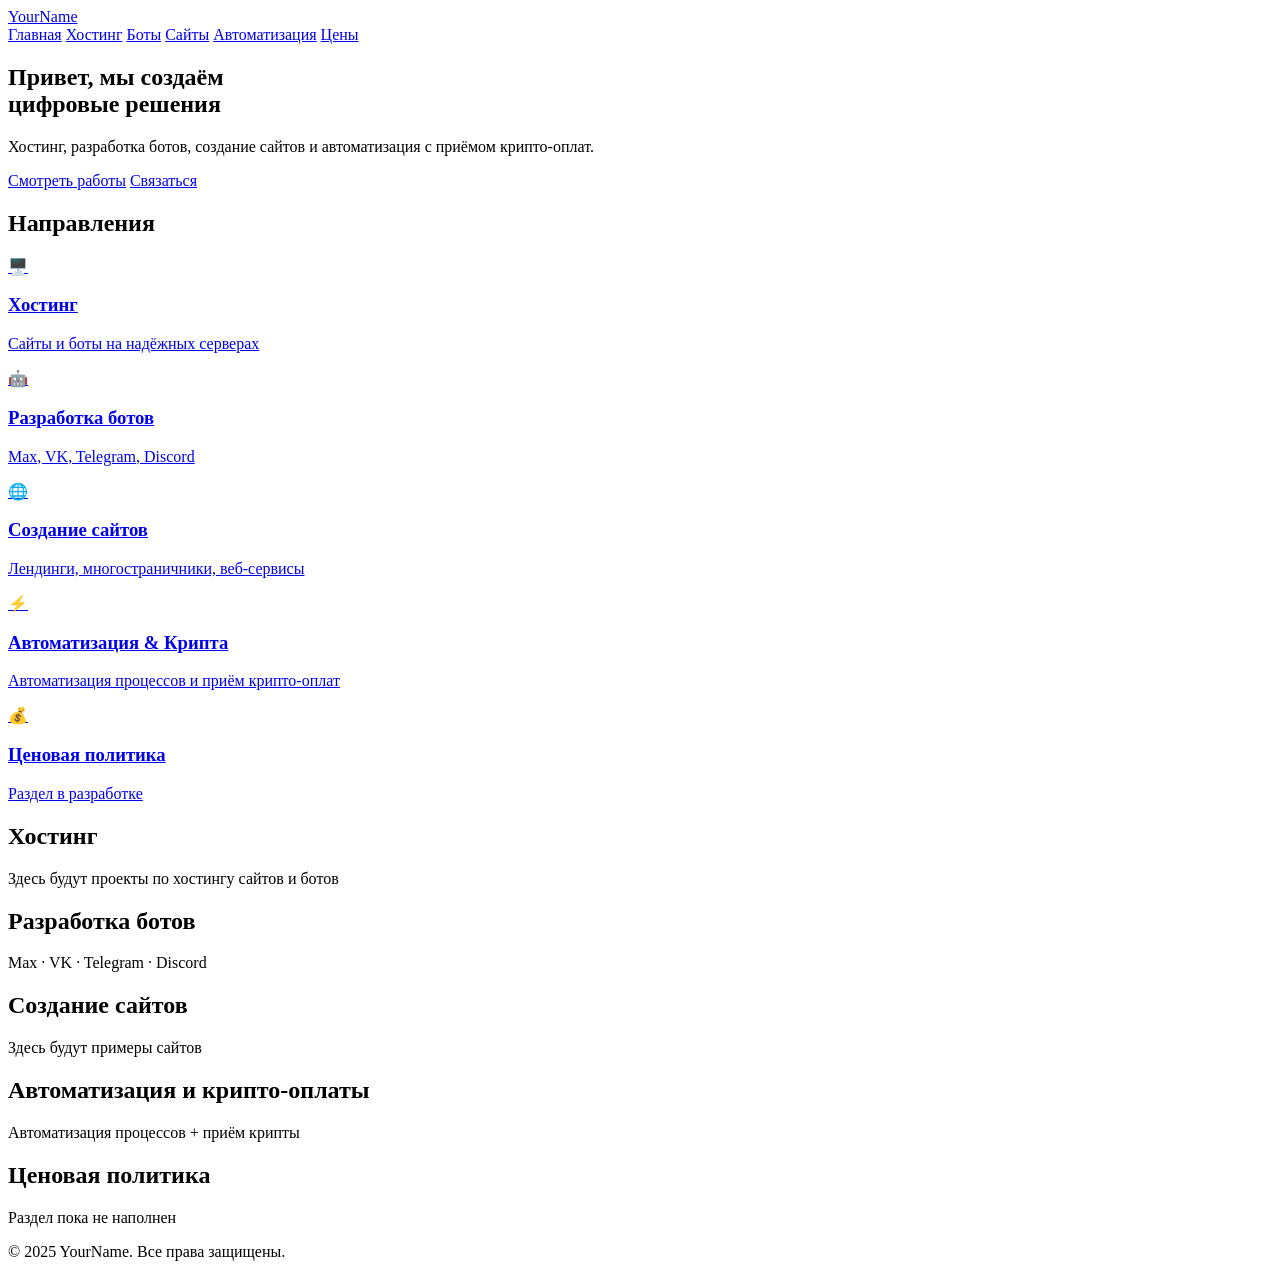
==== index.html @ 3dab5266 "Create index.html" ====
<!DOCTYPE html>
<html lang="ru">
<head>
  <meta charset="UTF-8">
  <meta name="viewport" content="width=device-width, initial-scale=1.0">
  <title>Portfolio</title>
  <link rel="stylesheet" href="css/style.css">
  <link rel="preconnect" href="https://fonts.googleapis.com">
  <link rel="preconnect" href="https://fonts.gstatic.com" crossorigin>
  <link href="https://fonts.googleapis.com/css2?family=Inter:wght@400;500;600;700&display=swap" rel="stylesheet">
</head>
<body>
  <!-- Навигация -->
  <header class="header">
    <div class="container header__inner">
      <a href="index.html" class="logo">YourName</a>
      <nav class="nav">
        <a href="index.html" class="nav__link active">Главная</a>
        <a href="#hosting" class="nav__link">Хостинг</a>
        <a href="#bots" class="nav__link">Боты</a>
        <a href="#sites" class="nav__link">Сайты</a>
        <a href="#automation" class="nav__link">Автоматизация</a>
        <a href="#pricing" class="nav__link">Цены</a>
      </nav>
    </div>
  </header>

  <!-- Hero -->
  <section class="hero">
    <div class="container hero__inner">
      <div class="hero__content">
        <h1 class="hero__title">Привет, мы создаём<br>цифровые решения</h1>
        <p class="hero__subtitle">
          Хостинг, разработка ботов, создание сайтов и автоматизация с приёмом крипто-оплат.
        </p>
        <div class="hero__buttons">
          <a href="#directions" class="btn btn--primary">Смотреть работы</a>
          <a href="#contacts" class="btn btn--outline">Связаться</a>
        </div>
      </div>
      <div class="hero__visual">
        <div class="hero__glow"></div>
      </div>
    </div>
  </section>

  <!-- Направления -->
  <section class="directions" id="directions">
    <div class="container">
      <h2 class="section-title">Направления</h2>
      <div class="directions__grid">

        <a href="#hosting" class="card">
          <div class="card__icon">🖥️</div>
          <h3 class="card__title">Хостинг</h3>
          <p class="card__text">Сайты и боты на надёжных серверах</p>
        </a>

        <a href="#bots" class="card">
          <div class="card__icon">🤖</div>
          <h3 class="card__title">Разработка ботов</h3>
          <p class="card__text">Max, VK, Telegram, Discord</p>
        </a>

        <a href="#sites" class="card">
          <div class="card__icon">🌐</div>
          <h3 class="card__title">Создание сайтов</h3>
          <p class="card__text">Лендинги, многостраничники, веб-сервисы</p>
        </a>

        <a href="#automation" class="card">
          <div class="card__icon">⚡</div>
          <h3 class="card__title">Автоматизация & Крипта</h3>
          <p class="card__text">Автоматизация процессов и приём крипто-оплат</p>
        </a>

        <a href="#pricing" class="card card--soon">
          <div class="card__icon">💰</div>
          <h3 class="card__title">Ценовая политика</h3>
          <p class="card__text">Раздел в разработке</p>
        </a>

      </div>
    </div>
  </section>

  <!-- Заглушки разделов (пока) -->
  <section class="section" id="hosting">
    <div class="container">
      <h2 class="section-title">Хостинг</h2>
      <p class="section-placeholder">Здесь будут проекты по хостингу сайтов и ботов</p>
    </div>
  </section>

  <section class="section" id="bots">
    <div class="container">
      <h2 class="section-title">Разработка ботов</h2>
      <p class="section-placeholder">Max · VK · Telegram · Discord</p>
    </div>
  </section>

  <section class="section" id="sites">
    <div class="container">
      <h2 class="section-title">Создание сайтов</h2>
      <p class="section-placeholder">Здесь будут примеры сайтов</p>
    </div>
  </section>

  <section class="section" id="automation">
    <div class="container">
      <h2 class="section-title">Автоматизация и крипто-оплаты</h2>
      <p class="section-placeholder">Автоматизация процессов + приём крипты</p>
    </div>
  </section>

  <section class="section" id="pricing">
    <div class="container">
      <h2 class="section-title">Ценовая политика</h2>
      <p class="section-placeholder">Раздел пока не наполнен</p>
    </div>
  </section>

  <!-- Футер -->
  <footer class="footer" id="contacts">
    <div class="container">
      <p>© 2025 YourName. Все права защищены.</p>
    </div>
  </footer>

  <script src="js/main.js"></script>
</body>
</html>
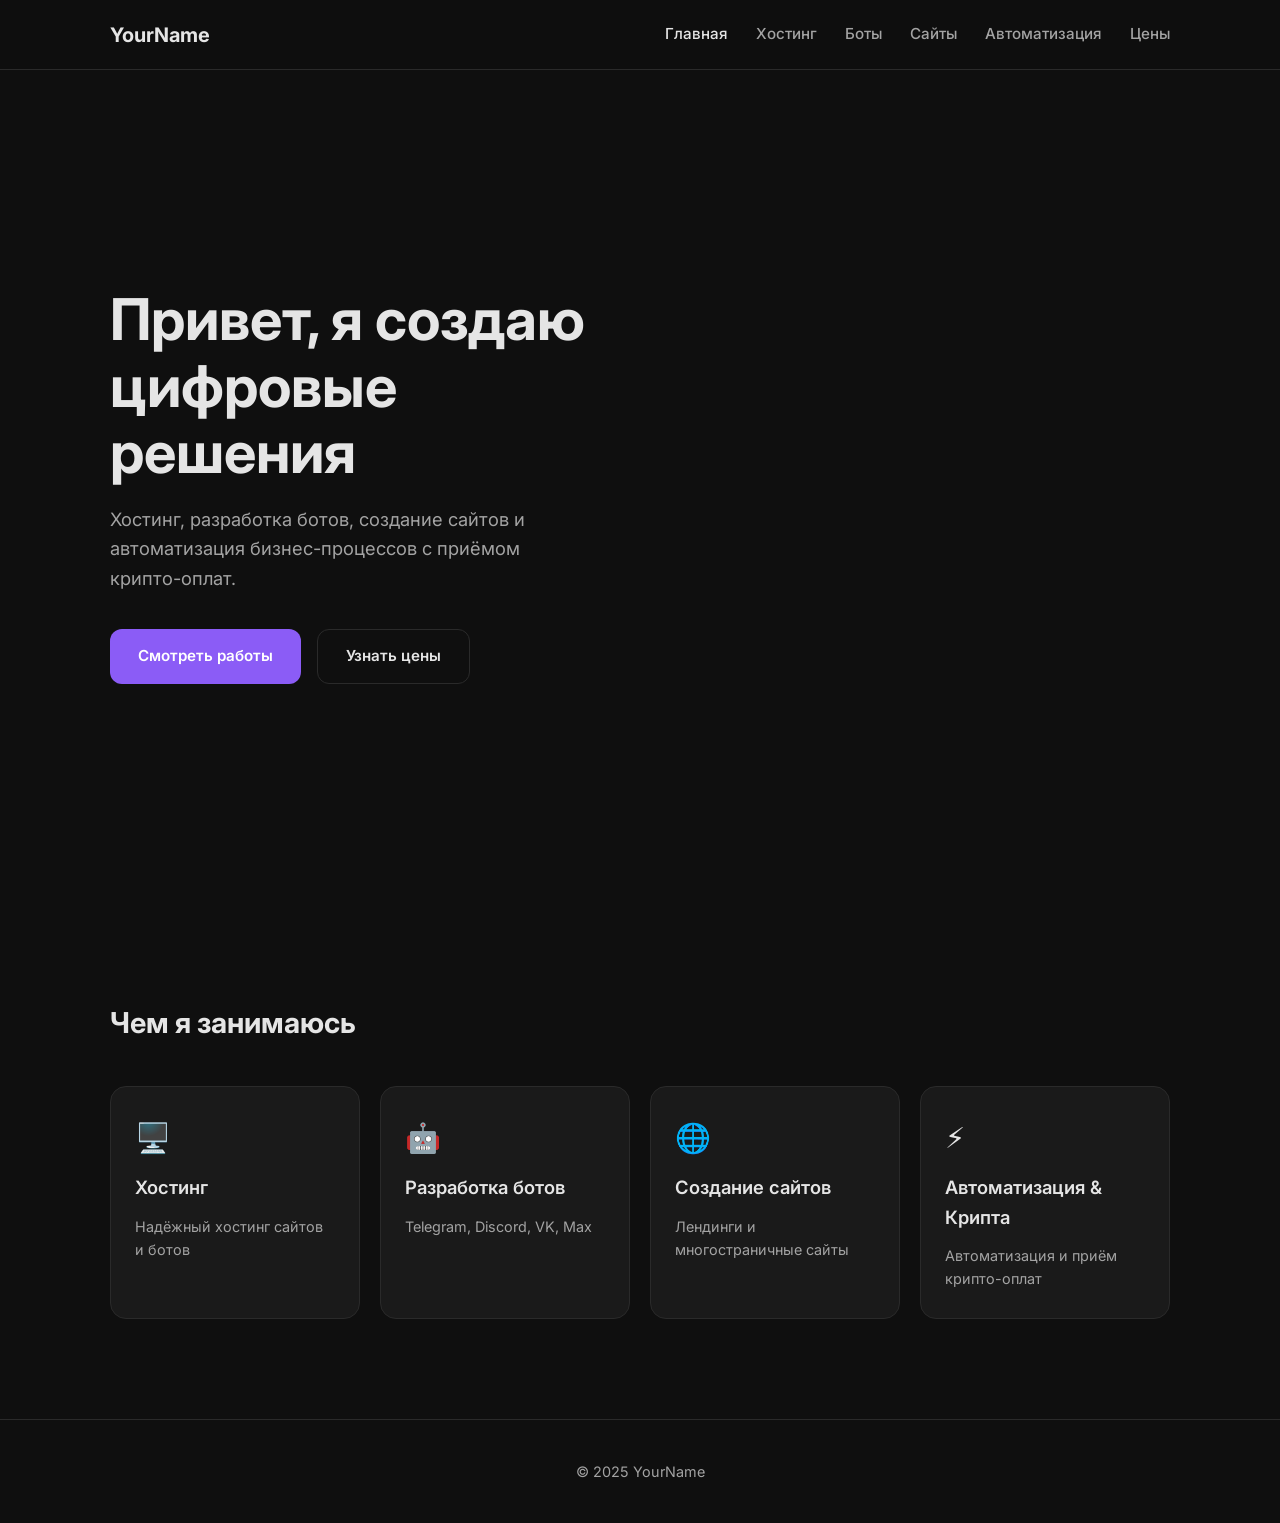
==== commit 54e2cc32: "Update index.html" ====
--- a/index.html
+++ b/index.html
@@ -3,127 +3,81 @@
 <head>
   <meta charset="UTF-8">
   <meta name="viewport" content="width=device-width, initial-scale=1.0">
-  <title>Portfolio</title>
+  <title>Главная | Portfolio</title>
   <link rel="stylesheet" href="css/style.css">
   <link rel="preconnect" href="https://fonts.googleapis.com">
   <link rel="preconnect" href="https://fonts.gstatic.com" crossorigin>
   <link href="https://fonts.googleapis.com/css2?family=Inter:wght@400;500;600;700&display=swap" rel="stylesheet">
 </head>
 <body>
-  <!-- Навигация -->
   <header class="header">
     <div class="container header__inner">
       <a href="index.html" class="logo">YourName</a>
       <nav class="nav">
         <a href="index.html" class="nav__link active">Главная</a>
-        <a href="#hosting" class="nav__link">Хостинг</a>
-        <a href="#bots" class="nav__link">Боты</a>
-        <a href="#sites" class="nav__link">Сайты</a>
-        <a href="#automation" class="nav__link">Автоматизация</a>
-        <a href="#pricing" class="nav__link">Цены</a>
+        <a href="hosting.html" class="nav__link">Хостинг</a>
+        <a href="bots.html" class="nav__link">Боты</a>
+        <a href="sites.html" class="nav__link">Сайты</a>
+        <a href="automation.html" class="nav__link">Автоматизация</a>
+        <a href="pricing.html" class="nav__link">Цены</a>
       </nav>
     </div>
   </header>
 
-  <!-- Hero -->
-  <section class="hero">
+  <!-- Hero с фоновой картинкой -->
+  <section class="hero hero--image">
+    <div class="hero__overlay"></div>
     <div class="container hero__inner">
       <div class="hero__content">
-        <h1 class="hero__title">Привет, мы создаём<br>цифровые решения</h1>
+        <h1 class="hero__title">Привет, я создаю<br>цифровые решения</h1>
         <p class="hero__subtitle">
-          Хостинг, разработка ботов, создание сайтов и автоматизация с приёмом крипто-оплат.
+          Хостинг, разработка ботов, создание сайтов и автоматизация бизнес-процессов с приёмом крипто-оплат.
         </p>
         <div class="hero__buttons">
-          <a href="#directions" class="btn btn--primary">Смотреть работы</a>
-          <a href="#contacts" class="btn btn--outline">Связаться</a>
+          <a href="bots.html" class="btn btn--primary">Смотреть работы</a>
+          <a href="pricing.html" class="btn btn--outline">Узнать цены</a>
         </div>
-      </div>
-      <div class="hero__visual">
-        <div class="hero__glow"></div>
       </div>
     </div>
   </section>
 
-  <!-- Направления -->
-  <section class="directions" id="directions">
+  <!-- Краткие направления -->
+  <section class="directions">
     <div class="container">
-      <h2 class="section-title">Направления</h2>
+      <h2 class="section-title">Чем я занимаюсь</h2>
       <div class="directions__grid">
 
-        <a href="#hosting" class="card">
+        <a href="hosting.html" class="card">
           <div class="card__icon">🖥️</div>
           <h3 class="card__title">Хостинг</h3>
-          <p class="card__text">Сайты и боты на надёжных серверах</p>
+          <p class="card__text">Надёжный хостинг сайтов и ботов</p>
         </a>
 
-        <a href="#bots" class="card">
+        <a href="bots.html" class="card">
           <div class="card__icon">🤖</div>
           <h3 class="card__title">Разработка ботов</h3>
-          <p class="card__text">Max, VK, Telegram, Discord</p>
+          <p class="card__text">Telegram, Discord, VK, Max</p>
         </a>
 
-        <a href="#sites" class="card">
+        <a href="sites.html" class="card">
           <div class="card__icon">🌐</div>
           <h3 class="card__title">Создание сайтов</h3>
-          <p class="card__text">Лендинги, многостраничники, веб-сервисы</p>
+          <p class="card__text">Лендинги и многостраничные сайты</p>
         </a>
 
-        <a href="#automation" class="card">
+        <a href="automation.html" class="card">
           <div class="card__icon">⚡</div>
           <h3 class="card__title">Автоматизация & Крипта</h3>
-          <p class="card__text">Автоматизация процессов и приём крипто-оплат</p>
-        </a>
-
-        <a href="#pricing" class="card card--soon">
-          <div class="card__icon">💰</div>
-          <h3 class="card__title">Ценовая политика</h3>
-          <p class="card__text">Раздел в разработке</p>
+          <p class="card__text">Автоматизация и приём крипто-оплат</p>
         </a>
 
       </div>
     </div>
   </section>
 
-  <!-- Заглушки разделов (пока) -->
-  <section class="section" id="hosting">
+  <footer class="footer">
     <div class="container">
-      <h2 class="section-title">Хостинг</h2>
-      <p class="section-placeholder">Здесь будут проекты по хостингу сайтов и ботов</p>
-    </div>
-  </section>
-
-  <section class="section" id="bots">
-    <div class="container">
-      <h2 class="section-title">Разработка ботов</h2>
-      <p class="section-placeholder">Max · VK · Telegram · Discord</p>
-    </div>
-  </section>
-
-  <section class="section" id="sites">
-    <div class="container">
-      <h2 class="section-title">Создание сайтов</h2>
-      <p class="section-placeholder">Здесь будут примеры сайтов</p>
-    </div>
-  </section>
-
-  <section class="section" id="automation">
-    <div class="container">
-      <h2 class="section-title">Автоматизация и крипто-оплаты</h2>
-      <p class="section-placeholder">Автоматизация процессов + приём крипты</p>
-    </div>
-  </section>
-
-  <section class="section" id="pricing">
-    <div class="container">
-      <h2 class="section-title">Ценовая политика</h2>
-      <p class="section-placeholder">Раздел пока не наполнен</p>
-    </div>
-  </section>
-
-  <!-- Футер -->
-  <footer class="footer" id="contacts">
-    <div class="container">
-      <p>© 2025 YourName. Все права защищены.</p>
+      <p>© 2025 YourName</p>
     </div>
   </footer>
 
--- a/css/style.css
+++ b/css/style.css
@@ -0,0 +1,281 @@
+/* ===== Переменные (легко менять под праздники) ===== */
+:root {
+  --bg: #0f0f0f;
+  --bg-card: #1a1a1a;
+  --text: #e5e5e5;
+  --text-muted: #a3a3a3;
+  --accent: #8b5cf6;          /* основной акцент — можно менять */
+  --accent-hover: #7c3aed;
+  --border: #2a2a2a;
+  --radius: 16px;
+  --container: 1100px;
+  --header-height: 70px;
+}
+
+/* ===== База ===== */
+* {
+  margin: 0;
+  padding: 0;
+  box-sizing: border-box;
+}
+
+html {
+  scroll-behavior: smooth;
+}
+
+body {
+  font-family: 'Inter', system-ui, sans-serif;
+  background: var(--bg);
+  color: var(--text);
+  line-height: 1.6;
+  overflow-x: hidden;
+}
+
+.container {
+  max-width: var(--container);
+  margin: 0 auto;
+  padding: 0 20px;
+}
+
+/* ===== Header ===== */
+.header {
+  position: fixed;
+  top: 0;
+  left: 0;
+  right: 0;
+  height: var(--header-height);
+  background: rgba(15, 15, 15, 0.85);
+  backdrop-filter: blur(12px);
+  border-bottom: 1px solid var(--border);
+  z-index: 100;
+}
+
+.header__inner {
+  height: 100%;
+  display: flex;
+  align-items: center;
+  justify-content: space-between;
+}
+
+.logo {
+  font-weight: 700;
+  font-size: 1.25rem;
+  color: var(--text);
+  text-decoration: none;
+}
+
+.nav {
+  display: flex;
+  gap: 28px;
+}
+
+.nav__link {
+  color: var(--text-muted);
+  text-decoration: none;
+  font-size: 0.95rem;
+  font-weight: 500;
+  transition: color 0.25s;
+}
+
+.nav__link:hover,
+.nav__link.active {
+  color: var(--text);
+}
+
+/* ===== Hero ===== */
+.hero {
+  min-height: 100vh;
+  padding-top: var(--header-height);
+  display: flex;
+  align-items: center;
+  position: relative;
+  overflow: hidden;
+}
+
+.hero__inner {
+  display: grid;
+  grid-template-columns: 1fr 1fr;
+  gap: 60px;
+  align-items: center;
+  width: 100%;
+}
+
+.hero__title {
+  font-size: clamp(2.4rem, 5vw, 3.6rem);
+  font-weight: 700;
+  line-height: 1.15;
+  margin-bottom: 20px;
+}
+
+.hero__subtitle {
+  font-size: 1.15rem;
+  color: var(--text-muted);
+  max-width: 440px;
+  margin-bottom: 36px;
+}
+
+.hero__buttons {
+  display: flex;
+  gap: 16px;
+  flex-wrap: wrap;
+}
+
+/* Кнопки */
+.btn {
+  display: inline-flex;
+  align-items: center;
+  padding: 14px 28px;
+  border-radius: 12px;
+  font-weight: 600;
+  font-size: 0.95rem;
+  text-decoration: none;
+  transition: all 0.25s;
+}
+
+.btn--primary {
+  background: var(--accent);
+  color: white;
+}
+
+.btn--primary:hover {
+  background: var(--accent-hover);
+  transform: translateY(-2px);
+}
+
+.btn--outline {
+  border: 1px solid var(--border);
+  color: var(--text);
+}
+
+.btn--outline:hover {
+  border-color: var(--accent);
+  color: var(--accent);
+}
+
+/* Правая часть hero */
+.hero__visual {
+  position: relative;
+  height: 420px;
+  display: flex;
+  align-items: center;
+  justify-content: center;
+}
+
+.hero__glow {
+  width: 340px;
+  height: 340px;
+  border-radius: 50%;
+  background: radial-gradient(circle, var(--accent) 0%, transparent 70%);
+  opacity: 0.25;
+  filter: blur(40px);
+  animation: pulse 6s ease-in-out infinite;
+}
+
+@keyframes pulse {
+  0%, 100% { transform: scale(1); opacity: 0.25; }
+  50% { transform: scale(1.15); opacity: 0.35; }
+}
+
+/* ===== Направления ===== */
+.directions {
+  padding: 100px 0;
+}
+
+.section-title {
+  font-size: 1.8rem;
+  font-weight: 700;
+  margin-bottom: 40px;
+}
+
+.directions__grid {
+  display: grid;
+  grid-template-columns: repeat(auto-fit, minmax(200px, 1fr));
+  gap: 20px;
+}
+
+.card {
+  background: var(--bg-card);
+  border: 1px solid var(--border);
+  border-radius: var(--radius);
+  padding: 28px 24px;
+  text-decoration: none;
+  color: inherit;
+  transition: all 0.3s ease;
+  display: flex;
+  flex-direction: column;
+  gap: 12px;
+}
+
+.card:hover {
+  transform: translateY(-6px);
+  border-color: var(--accent);
+  box-shadow: 0 12px 30px rgba(139, 92, 246, 0.15);
+}
+
+.card--soon {
+  opacity: 0.65;
+}
+
+.card__icon {
+  font-size: 1.8rem;
+}
+
+.card__title {
+  font-size: 1.15rem;
+  font-weight: 600;
+}
+
+.card__text {
+  font-size: 0.9rem;
+  color: var(--text-muted);
+}
+
+/* ===== Заглушки разделов ===== */
+.section {
+  padding: 80px 0;
+  border-top: 1px solid var(--border);
+}
+
+.section-placeholder {
+  color: var(--text-muted);
+  font-size: 1.1rem;
+}
+
+/* ===== Footer ===== */
+.footer {
+  padding: 40px 0;
+  border-top: 1px solid var(--border);
+  text-align: center;
+  color: var(--text-muted);
+  font-size: 0.9rem;
+}
+
+/* ===== Адаптив ===== */
+@media (max-width: 768px) {
+  .nav {
+    display: none; /* потом сделаем бургер */
+  }
+
+  .hero__inner {
+    grid-template-columns: 1fr;
+    text-align: center;
+  }
+
+  .hero__subtitle {
+    margin-left: auto;
+    margin-right: auto;
+  }
+
+  .hero__buttons {
+    justify-content: center;
+  }
+
+  .hero__visual {
+    height: 260px;
+  }
+
+  .hero__glow {
+    width: 240px;
+    height: 240px;
+  }
+}
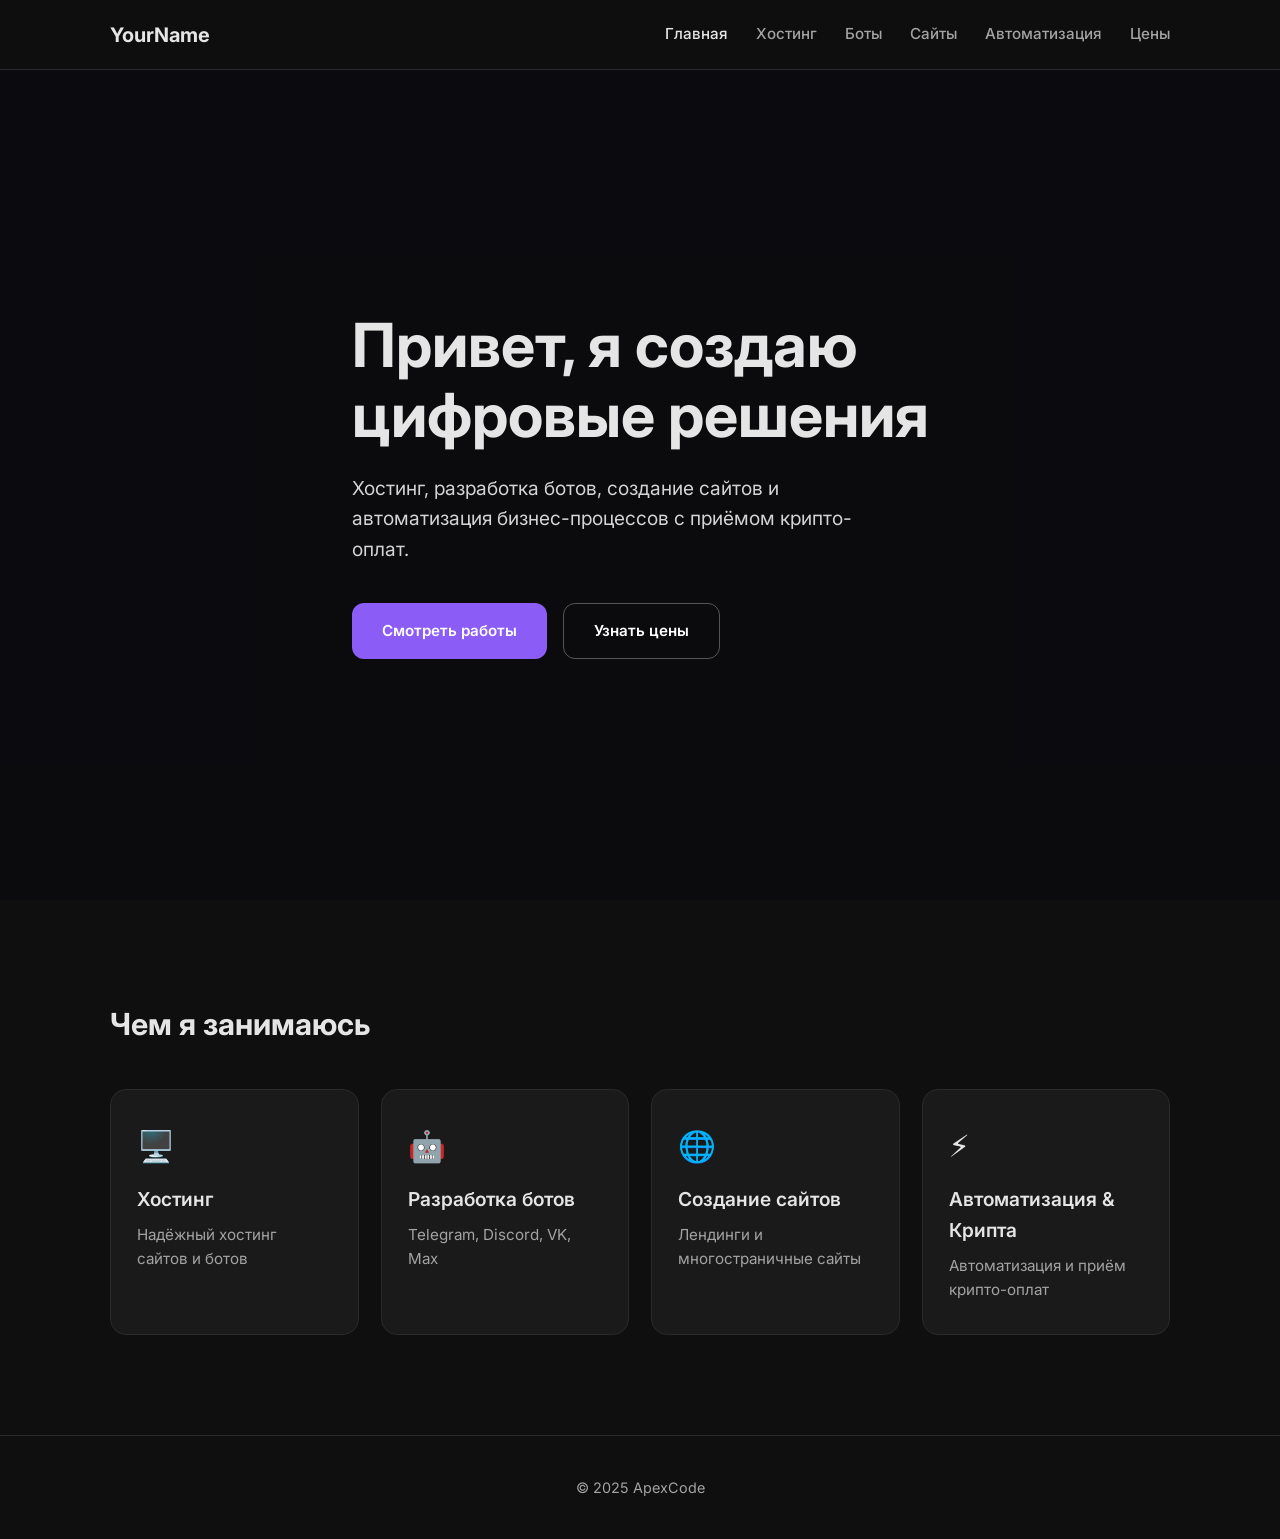
==== commit c35c6843: "Update index.html" ====
--- a/index.html
+++ b/index.html
@@ -77,7 +77,7 @@
 
   <footer class="footer">
     <div class="container">
-      <p>© 2025 YourName</p>
+      <p>© 2025 ApexCode</p>
     </div>
   </footer>
 
--- a/css/style.css
+++ b/css/style.css
@@ -1,10 +1,9 @@
-/* ===== Переменные (легко менять под праздники) ===== */
 :root {
   --bg: #0f0f0f;
   --bg-card: #1a1a1a;
   --text: #e5e5e5;
   --text-muted: #a3a3a3;
-  --accent: #8b5cf6;          /* основной акцент — можно менять */
+  --accent: #8b5cf6;
   --accent-hover: #7c3aed;
   --border: #2a2a2a;
   --radius: 16px;
@@ -12,7 +11,6 @@
   --header-height: 70px;
 }
 
-/* ===== База ===== */
 * {
   margin: 0;
   padding: 0;
@@ -28,7 +26,6 @@
   background: var(--bg);
   color: var(--text);
   line-height: 1.6;
-  overflow-x: hidden;
 }
 
 .container {
@@ -37,14 +34,14 @@
   padding: 0 20px;
 }
 
-/* ===== Header ===== */
+/* Header */
 .header {
   position: fixed;
   top: 0;
   left: 0;
   right: 0;
   height: var(--header-height);
-  background: rgba(15, 15, 15, 0.85);
+  background: rgba(15, 15, 15, 0.8);
   backdrop-filter: blur(12px);
   border-bottom: 1px solid var(--border);
   z-index: 100;
@@ -82,36 +79,46 @@
   color: var(--text);
 }
 
-/* ===== Hero ===== */
-.hero {
+/* ===== Hero с картинкой ===== */
+.hero--image {
   min-height: 100vh;
   padding-top: var(--header-height);
   display: flex;
   align-items: center;
   position: relative;
-  overflow: hidden;
+  background: url('https://images.unsplash.com/photo-1451187580459-43490279c0fa?q=80&w=2072&auto=format&fit=crop') center/cover no-repeat;
+}
+
+.hero__overlay {
+  position: absolute;
+  inset: 0;
+  background: rgba(10, 10, 15, 0.72); /* затемнение, чтобы текст читался */
 }
 
 .hero__inner {
-  display: grid;
-  grid-template-columns: 1fr 1fr;
-  gap: 60px;
-  align-items: center;
-  width: 100%;
+  position: relative;
+  z-index: 2;
+  display: flex;
+  align-items: center;
+  min-height: calc(100vh - var(--header-height));
+}
+
+.hero__content {
+  max-width: 650px;
 }
 
 .hero__title {
-  font-size: clamp(2.4rem, 5vw, 3.6rem);
+  font-size: clamp(2.5rem, 5.5vw, 3.8rem);
   font-weight: 700;
   line-height: 1.15;
-  margin-bottom: 20px;
+  margin-bottom: 22px;
 }
 
 .hero__subtitle {
-  font-size: 1.15rem;
-  color: var(--text-muted);
-  max-width: 440px;
-  margin-bottom: 36px;
+  font-size: 1.2rem;
+  color: #d4d4d4;
+  margin-bottom: 38px;
+  max-width: 500px;
 }
 
 .hero__buttons {
@@ -124,7 +131,7 @@
 .btn {
   display: inline-flex;
   align-items: center;
-  padding: 14px 28px;
+  padding: 15px 30px;
   border-radius: 12px;
   font-weight: 600;
   font-size: 0.95rem;
@@ -143,8 +150,8 @@
 }
 
 .btn--outline {
-  border: 1px solid var(--border);
-  color: var(--text);
+  border: 1px solid rgba(255,255,255,0.3);
+  color: white;
 }
 
 .btn--outline:hover {
@@ -152,96 +159,85 @@
   color: var(--accent);
 }
 
-/* Правая часть hero */
-.hero__visual {
-  position: relative;
-  height: 420px;
-  display: flex;
-  align-items: center;
-  justify-content: center;
-}
-
-.hero__glow {
-  width: 340px;
-  height: 340px;
-  border-radius: 50%;
-  background: radial-gradient(circle, var(--accent) 0%, transparent 70%);
-  opacity: 0.25;
-  filter: blur(40px);
-  animation: pulse 6s ease-in-out infinite;
-}
-
-@keyframes pulse {
-  0%, 100% { transform: scale(1); opacity: 0.25; }
-  50% { transform: scale(1.15); opacity: 0.35; }
-}
-
-/* ===== Направления ===== */
+/* Направления */
 .directions {
   padding: 100px 0;
 }
 
 .section-title {
-  font-size: 1.8rem;
+  font-size: 1.9rem;
   font-weight: 700;
   margin-bottom: 40px;
 }
 
 .directions__grid {
   display: grid;
-  grid-template-columns: repeat(auto-fit, minmax(200px, 1fr));
-  gap: 20px;
+  grid-template-columns: repeat(auto-fit, minmax(230px, 1fr));
+  gap: 22px;
 }
 
 .card {
   background: var(--bg-card);
   border: 1px solid var(--border);
   border-radius: var(--radius);
-  padding: 28px 24px;
+  padding: 32px 26px;
   text-decoration: none;
   color: inherit;
   transition: all 0.3s ease;
-  display: flex;
-  flex-direction: column;
-  gap: 12px;
 }
 
 .card:hover {
-  transform: translateY(-6px);
+  transform: translateY(-7px);
   border-color: var(--accent);
-  box-shadow: 0 12px 30px rgba(139, 92, 246, 0.15);
-}
-
-.card--soon {
-  opacity: 0.65;
+  box-shadow: 0 14px 35px rgba(139, 92, 246, 0.15);
 }
 
 .card__icon {
-  font-size: 1.8rem;
+  font-size: 1.9rem;
+  margin-bottom: 14px;
 }
 
 .card__title {
+  font-size: 1.2rem;
+  font-weight: 600;
+  margin-bottom: 8px;
+}
+
+.card__text {
+  font-size: 0.95rem;
+  color: var(--text-muted);
+}
+
+/* Общий стиль внутренних страниц */
+.page-hero {
+  padding: 140px 0 80px;
+  text-align: center;
+  border-bottom: 1px solid var(--border);
+}
+
+.page-hero h1 {
+  font-size: 2.6rem;
+  margin-bottom: 16px;
+}
+
+.page-hero p {
+  color: var(--text-muted);
   font-size: 1.15rem;
-  font-weight: 600;
-}
-
-.card__text {
-  font-size: 0.9rem;
-  color: var(--text-muted);
-}
-
-/* ===== Заглушки разделов ===== */
-.section {
+}
+
+.page-content {
   padding: 80px 0;
-  border-top: 1px solid var(--border);
-}
-
-.section-placeholder {
-  color: var(--text-muted);
-  font-size: 1.1rem;
-}
-
-/* ===== Footer ===== */
+  min-height: 50vh;
+}
+
+.placeholder {
+  text-align: center;
+  color: var(--text-muted);
+  font-size: 1.2rem;
+  padding: 60px 0;
+}
+
+/* Footer */
 .footer {
   padding: 40px 0;
   border-top: 1px solid var(--border);
@@ -250,32 +246,13 @@
   font-size: 0.9rem;
 }
 
-/* ===== Адаптив ===== */
+/* Адаптив */
 @media (max-width: 768px) {
   .nav {
-    display: none; /* потом сделаем бургер */
+    display: none;
   }
-
-  .hero__inner {
-    grid-template-columns: 1fr;
-    text-align: center;
+  
+  .hero__title {
+    font-size: 2.3rem;
   }
-
-  .hero__subtitle {
-    margin-left: auto;
-    margin-right: auto;
-  }
-
-  .hero__buttons {
-    justify-content: center;
-  }
-
-  .hero__visual {
-    height: 260px;
-  }
-
-  .hero__glow {
-    width: 240px;
-    height: 240px;
-  }
-}
+}
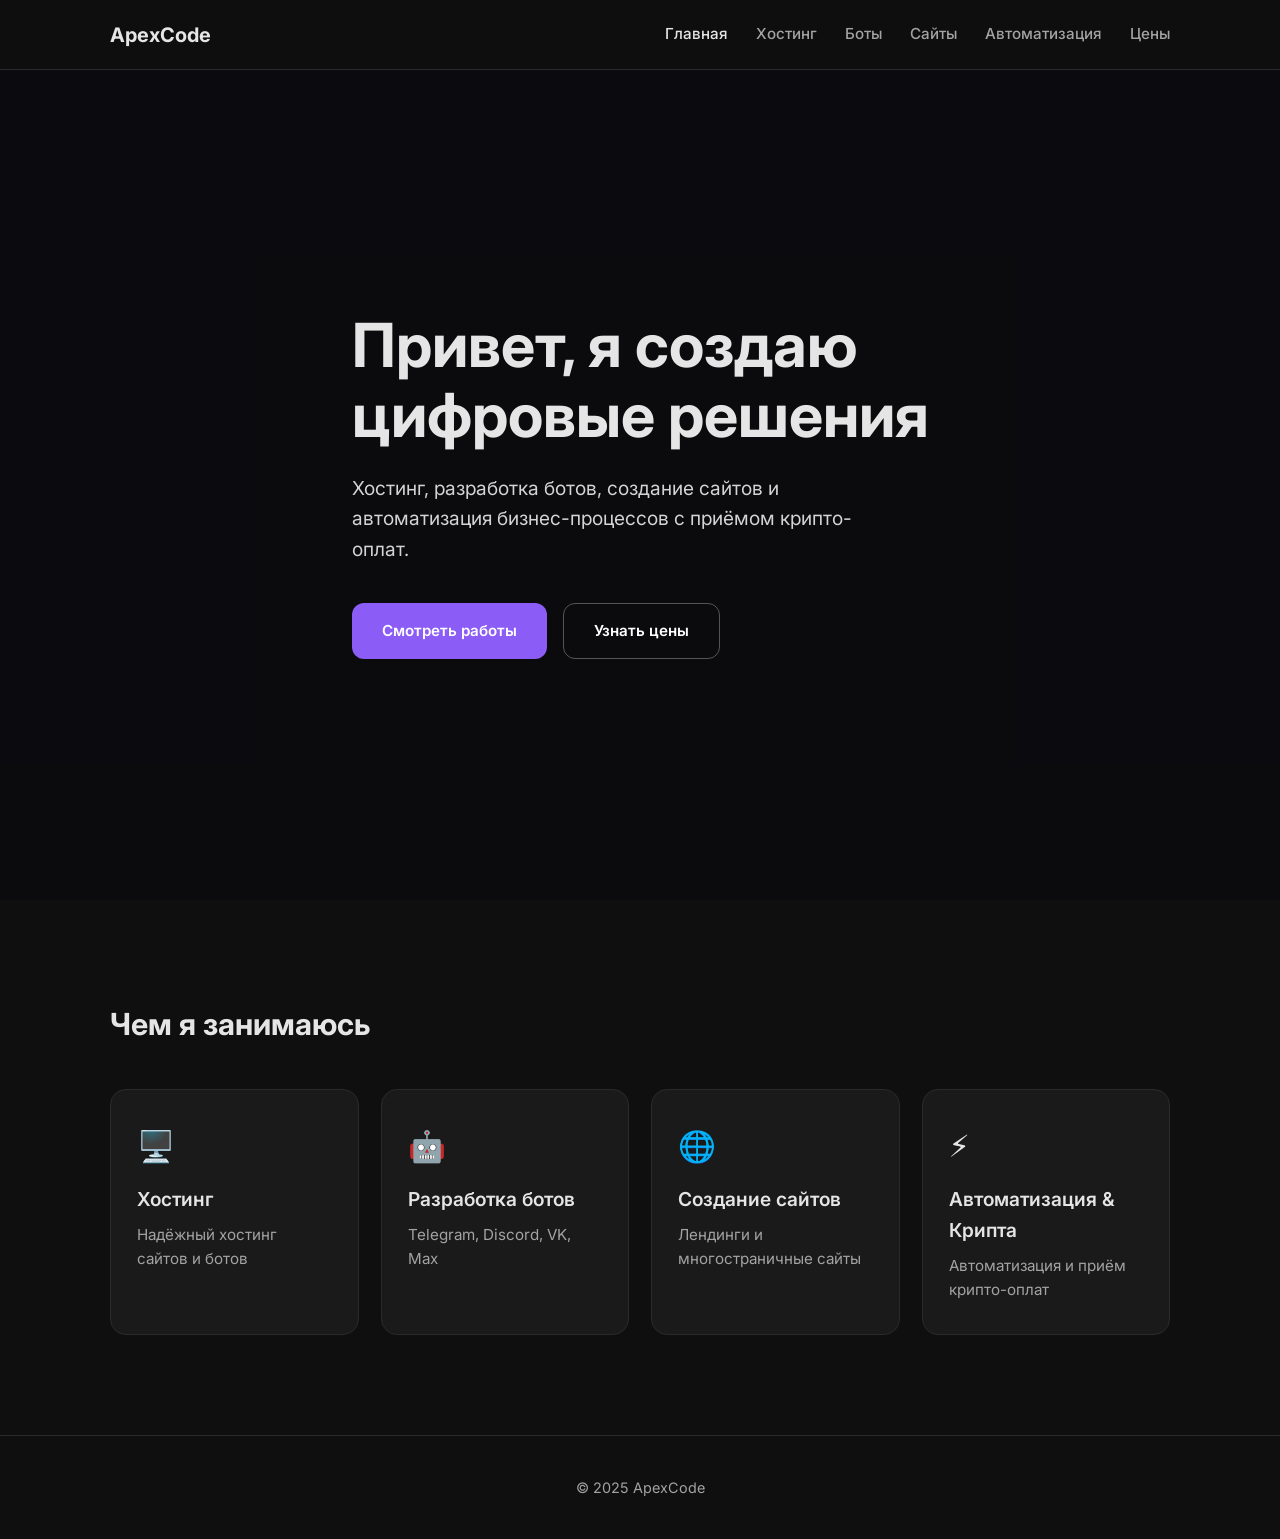
==== commit fe339203: "Update index.html" ====
--- a/index.html
+++ b/index.html
@@ -12,7 +12,7 @@
 <body>
   <header class="header">
     <div class="container header__inner">
-      <a href="index.html" class="logo">YourName</a>
+      <a href="index.html" class="logo">ApexCode</a>
       <nav class="nav">
         <a href="index.html" class="nav__link active">Главная</a>
         <a href="hosting.html" class="nav__link">Хостинг</a>
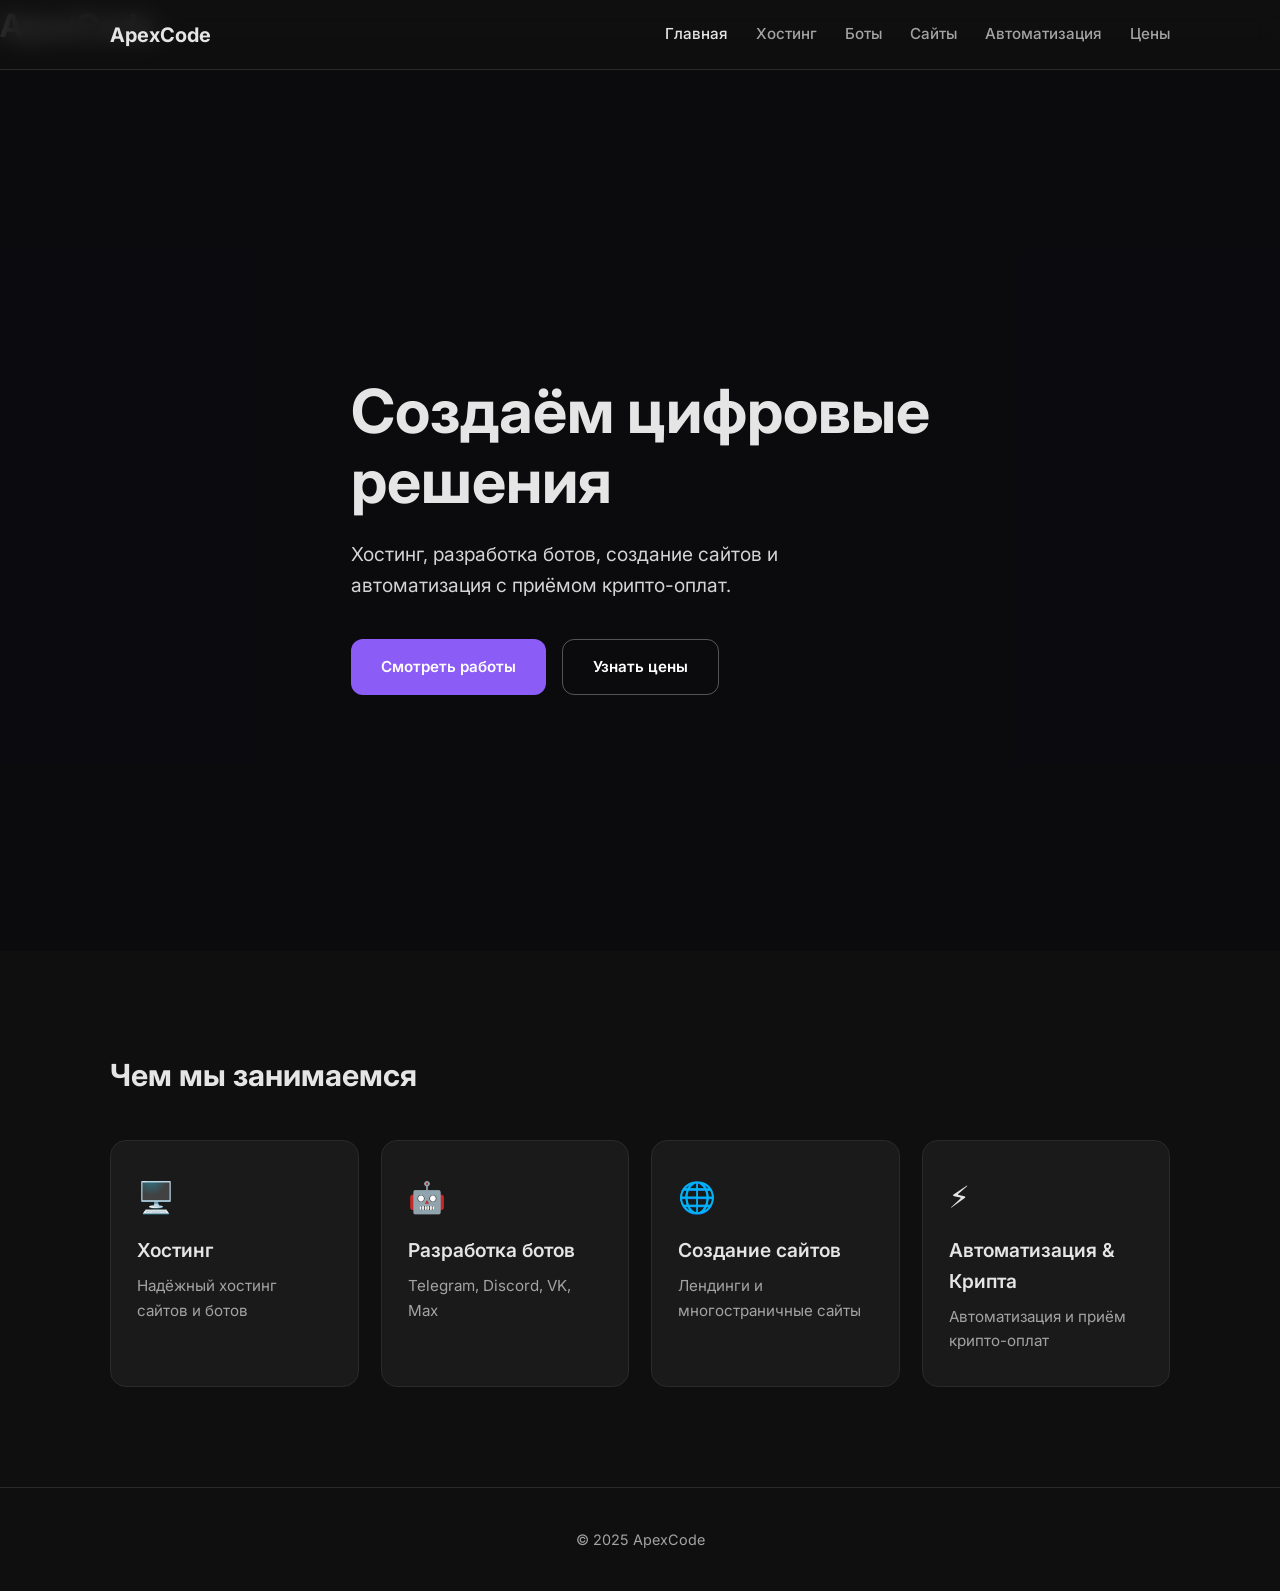
==== commit f23cb44f: "Update index.html" ====
--- a/index.html
+++ b/index.html
@@ -3,83 +3,85 @@
 <head>
   <meta charset="UTF-8">
   <meta name="viewport" content="width=device-width, initial-scale=1.0">
-  <title>Главная | Portfolio</title>
+  <title>ApexCode</title>
   <link rel="stylesheet" href="css/style.css">
-  <link rel="preconnect" href="https://fonts.googleapis.com">
-  <link rel="preconnect" href="https://fonts.gstatic.com" crossorigin>
-  <link href="https://fonts.googleapis.com/css2?family=Inter:wght@400;500;600;700&display=swap" rel="stylesheet">
+  <link href="https://fonts.googleapis.com/css2?family=Inter:wght@400;500;600;700&family=Orbitron:wght@600;700&display=swap" rel="stylesheet">
 </head>
 <body>
-  <header class="header">
-    <div class="container header__inner">
-      <a href="index.html" class="logo">ApexCode</a>
-      <nav class="nav">
-        <a href="index.html" class="nav__link active">Главная</a>
-        <a href="hosting.html" class="nav__link">Хостинг</a>
-        <a href="bots.html" class="nav__link">Боты</a>
-        <a href="sites.html" class="nav__link">Сайты</a>
-        <a href="automation.html" class="nav__link">Автоматизация</a>
-        <a href="pricing.html" class="nav__link">Цены</a>
-      </nav>
-    </div>
-  </header>
 
-  <!-- Hero с фоновой картинкой -->
-  <section class="hero hero--image">
-    <div class="hero__overlay"></div>
-    <div class="container hero__inner">
-      <div class="hero__content">
-        <h1 class="hero__title">Привет, я создаю<br>цифровые решения</h1>
-        <p class="hero__subtitle">
-          Хостинг, разработка ботов, создание сайтов и автоматизация бизнес-процессов с приёмом крипто-оплат.
-        </p>
-        <div class="hero__buttons">
-          <a href="bots.html" class="btn btn--primary">Смотреть работы</a>
-          <a href="pricing.html" class="btn btn--outline">Узнать цены</a>
+  <!-- ===== ИНТРО С 3D НАЗВАНИЕМ ===== -->
+  <div class="intro" id="intro">
+    <h1 class="intro__title">ApexCode</h1>
+  </div>
+
+  <!-- ===== ОСНОВНОЙ САЙТ ===== -->
+  <div class="site" id="site">
+    <header class="header">
+      <div class="container header__inner">
+        <a href="index.html" class="logo">ApexCode</a>
+        <nav class="nav">
+          <a href="index.html" class="nav__link active">Главная</a>
+          <a href="hosting.html" class="nav__link">Хостинг</a>
+          <a href="bots.html" class="nav__link">Боты</a>
+          <a href="sites.html" class="nav__link">Сайты</a>
+          <a href="automation.html" class="nav__link">Автоматизация</a>
+          <a href="pricing.html" class="nav__link">Цены</a>
+        </nav>
+      </div>
+    </header>
+
+    <!-- Hero -->
+    <section class="hero hero--image">
+      <div class="hero__overlay"></div>
+      <div class="container hero__inner">
+        <div class="hero__content">
+          <h1 class="hero__title">Создаём цифровые<br>решения</h1>
+          <p class="hero__subtitle">
+            Хостинг, разработка ботов, создание сайтов и автоматизация с приёмом крипто-оплат.
+          </p>
+          <div class="hero__buttons">
+            <a href="bots.html" class="btn btn--primary">Смотреть работы</a>
+            <a href="pricing.html" class="btn btn--outline">Узнать цены</a>
+          </div>
         </div>
       </div>
-    </div>
-  </section>
+    </section>
 
-  <!-- Краткие направления -->
-  <section class="directions">
-    <div class="container">
-      <h2 class="section-title">Чем я занимаюсь</h2>
-      <div class="directions__grid">
+    <!-- Направления -->
+    <section class="directions">
+      <div class="container">
+        <h2 class="section-title">Чем мы занимаемся</h2>
+        <div class="directions__grid">
+          <a href="hosting.html" class="card">
+            <div class="card__icon">🖥️</div>
+            <h3 class="card__title">Хостинг</h3>
+            <p class="card__text">Надёжный хостинг сайтов и ботов</p>
+          </a>
+          <a href="bots.html" class="card">
+            <div class="card__icon">🤖</div>
+            <h3 class="card__title">Разработка ботов</h3>
+            <p class="card__text">Telegram, Discord, VK, Max</p>
+          </a>
+          <a href="sites.html" class="card">
+            <div class="card__icon">🌐</div>
+            <h3 class="card__title">Создание сайтов</h3>
+            <p class="card__text">Лендинги и многостраничные сайты</p>
+          </a>
+          <a href="automation.html" class="card">
+            <div class="card__icon">⚡</div>
+            <h3 class="card__title">Автоматизация & Крипта</h3>
+            <p class="card__text">Автоматизация и приём крипто-оплат</p>
+          </a>
+        </div>
+      </div>
+    </section>
 
-        <a href="hosting.html" class="card">
-          <div class="card__icon">🖥️</div>
-          <h3 class="card__title">Хостинг</h3>
-          <p class="card__text">Надёжный хостинг сайтов и ботов</p>
-        </a>
-
-        <a href="bots.html" class="card">
-          <div class="card__icon">🤖</div>
-          <h3 class="card__title">Разработка ботов</h3>
-          <p class="card__text">Telegram, Discord, VK, Max</p>
-        </a>
-
-        <a href="sites.html" class="card">
-          <div class="card__icon">🌐</div>
-          <h3 class="card__title">Создание сайтов</h3>
-          <p class="card__text">Лендинги и многостраничные сайты</p>
-        </a>
-
-        <a href="automation.html" class="card">
-          <div class="card__icon">⚡</div>
-          <h3 class="card__title">Автоматизация & Крипта</h3>
-          <p class="card__text">Автоматизация и приём крипто-оплат</p>
-        </a>
-
+    <footer class="footer">
+      <div class="container">
+        <p>© 2025 ApexCode</p>
       </div>
-    </div>
-  </section>
-
-  <footer class="footer">
-    <div class="container">
-      <p>© 2025 ApexCode</p>
-    </div>
-  </footer>
+    </footer>
+  </div>
 
   <script src="js/main.js"></script>
 </body>
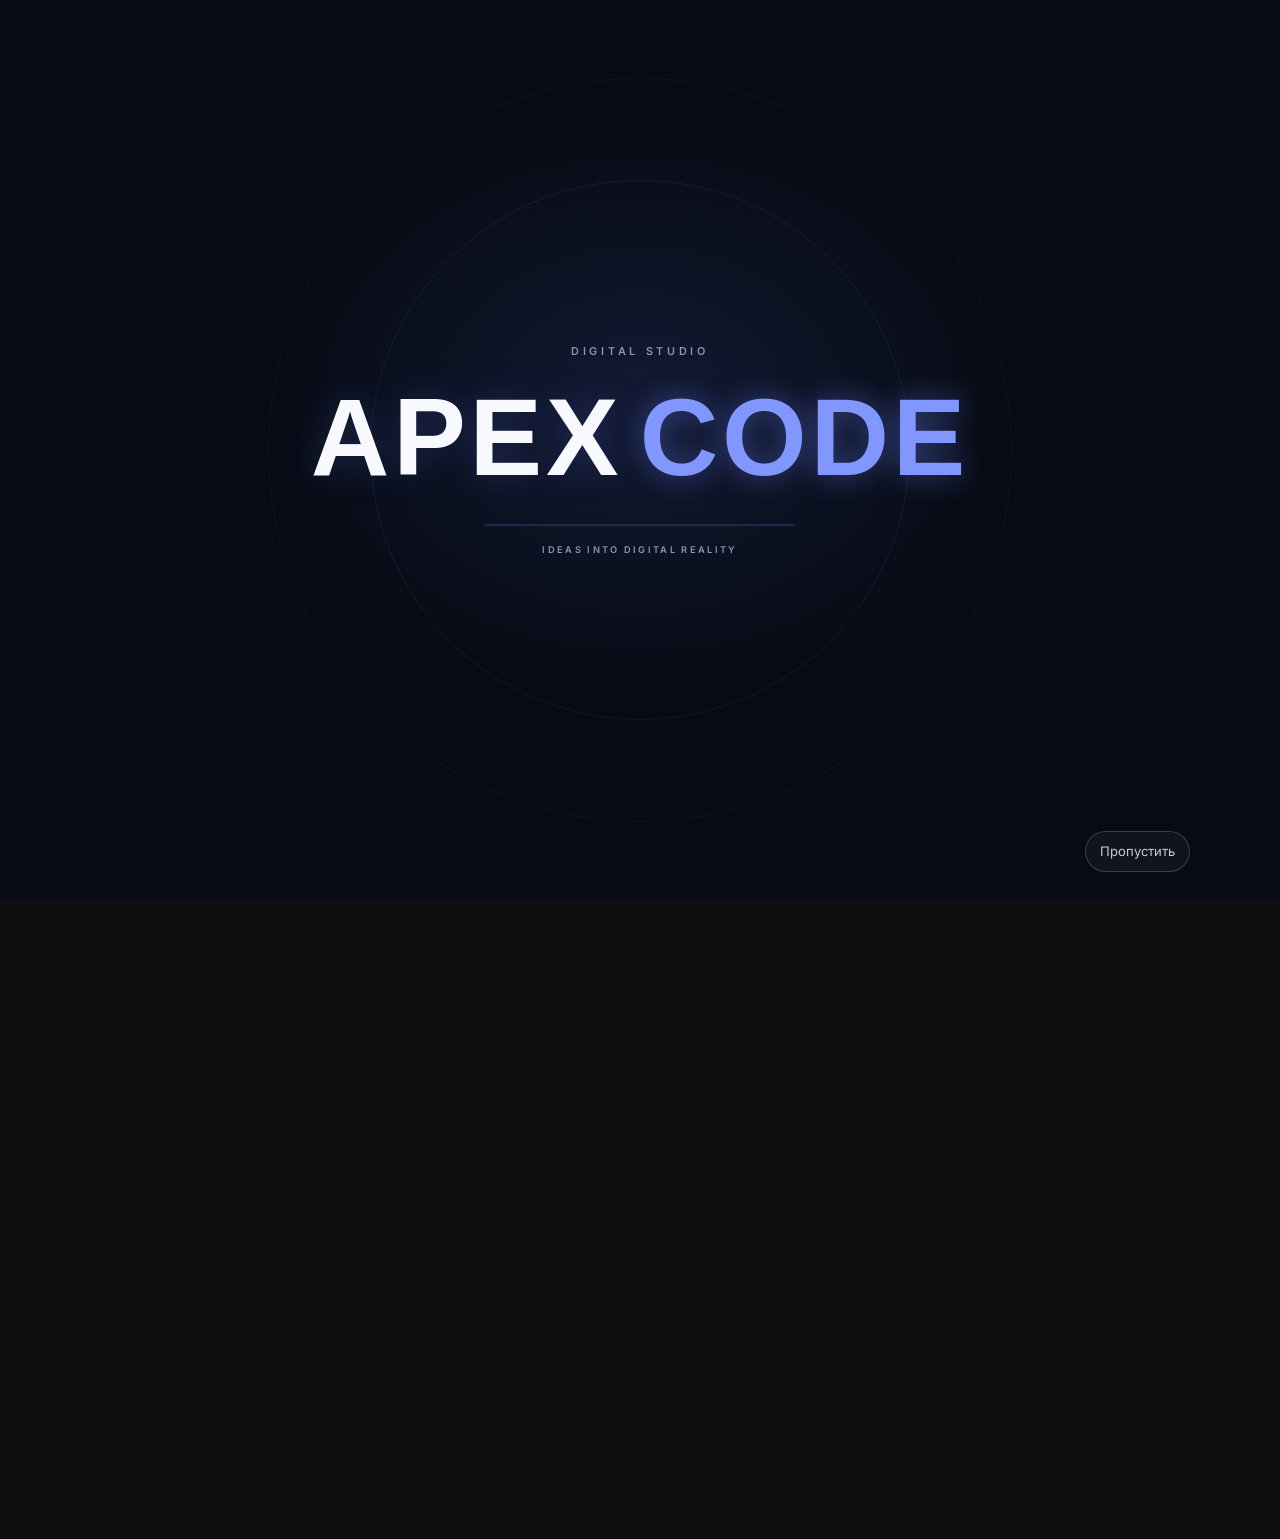
==== commit 376dba8f: "Update index.html" ====
--- a/index.html
+++ b/index.html
@@ -9,9 +9,15 @@
 </head>
 <body>
 
-  <!-- ===== ИНТРО С 3D НАЗВАНИЕМ ===== -->
-  <div class="intro" id="intro">
-    <h1 class="intro__title">ApexCode</h1>
+  <!-- ===== ФИРМЕННАЯ ЗАСТАВКА ===== -->
+  <div class="intro" id="intro" role="status" aria-label="ApexCode — загрузка сайта">
+    <div class="intro__brand">
+      <p class="intro__eyebrow">DIGITAL STUDIO</p>
+      <h1 class="intro__title"><span>APEX</span><span class="intro__accent">CODE</span></h1>
+      <div class="intro__line" aria-hidden="true"><span></span></div>
+      <p class="intro__caption">IDEAS INTO DIGITAL REALITY</p>
+    </div>
+    <button class="intro__skip" id="introSkip" type="button">Пропустить</button>
   </div>
 
   <!-- ===== ОСНОВНОЙ САЙТ ===== -->
--- a/css/style.css
+++ b/css/style.css
@@ -256,3 +256,160 @@
     font-size: 2.3rem;
   }
 }
+
+/* ===== ФИРМЕННАЯ ЗАСТАВКА APEXCODE ===== */
+.intro {
+  position: fixed;
+  inset: 0;
+  z-index: 9999;
+  display: flex;
+  align-items: center;
+  justify-content: center;
+  overflow: hidden;
+  background:
+    radial-gradient(ellipse at 50% 45%, rgba(64, 91, 190, 0.18), transparent 42%),
+    #080b14;
+  transition: opacity 0.55s ease, visibility 0.55s ease;
+}
+
+.intro::before,
+.intro::after {
+  content: "";
+  position: absolute;
+  width: 42vw;
+  height: 42vw;
+  min-width: 260px;
+  min-height: 260px;
+  border: 1px solid rgba(111, 139, 255, 0.10);
+  border-radius: 50%;
+  pointer-events: none;
+}
+
+.intro::after {
+  width: 58vw;
+  height: 58vw;
+  min-width: 360px;
+  min-height: 360px;
+  border-color: rgba(111, 139, 255, 0.06);
+}
+
+.intro.hide {
+  opacity: 0;
+  visibility: hidden;
+  pointer-events: none;
+}
+
+.intro__brand {
+  position: relative;
+  z-index: 1;
+  width: min(90vw, 760px);
+  text-align: center;
+  animation: introBrandIn 0.85s cubic-bezier(.2,.75,.25,1) both;
+}
+
+.intro__eyebrow,
+.intro__caption {
+  color: #8794b5;
+  font-size: 0.68rem;
+  font-weight: 600;
+  letter-spacing: 0.34em;
+}
+
+.intro__eyebrow {
+  margin-bottom: 18px;
+}
+
+.intro__title {
+  display: flex;
+  justify-content: center;
+  gap: 0.16em;
+  color: #f7f9ff;
+  font-family: 'Orbitron', sans-serif;
+  font-size: clamp(2.7rem, 10vw, 6.8rem);
+  font-weight: 700;
+  letter-spacing: 0.035em;
+  line-height: 1.1;
+  text-shadow: 0 0 34px rgba(93, 125, 255, 0.22);
+}
+
+.intro__accent {
+  color: #8196ff;
+  text-shadow: 0 0 28px rgba(104, 132, 255, 0.48);
+}
+
+.intro__line {
+  width: min(310px, 55vw);
+  height: 2px;
+  margin: 26px auto 17px;
+  overflow: hidden;
+  background: rgba(129, 150, 255, 0.17);
+}
+
+.intro__line span {
+  display: block;
+  width: 42%;
+  height: 100%;
+  background: linear-gradient(90deg, transparent, #91a5ff, transparent);
+  animation: introLine 1.15s ease-in-out both;
+}
+
+.intro__caption {
+  font-size: 0.58rem;
+  letter-spacing: 0.25em;
+}
+
+.intro__skip {
+  position: absolute;
+  right: max(22px, calc((100vw - 1100px) / 2));
+  bottom: 28px;
+  z-index: 2;
+  padding: 9px 14px;
+  border: 1px solid rgba(255, 255, 255, 0.18);
+  border-radius: 999px;
+  background: rgba(255, 255, 255, 0.04);
+  color: #c4cce0;
+  font: inherit;
+  font-size: 0.82rem;
+  cursor: pointer;
+  transition: border-color 0.2s, color 0.2s, background 0.2s;
+}
+
+.intro__skip:hover {
+  border-color: #8196ff;
+  background: rgba(129, 150, 255, 0.10);
+  color: #fff;
+}
+
+@keyframes introBrandIn {
+  from { opacity: 0; transform: translateY(14px) scale(0.97); }
+  to { opacity: 1; transform: translateY(0) scale(1); }
+}
+
+@keyframes introLine {
+  from { transform: translateX(-150%); }
+  to { transform: translateX(260%); }
+}
+
+/* Когда интро скрыто — показываем сайт */
+.site {
+  opacity: 0;
+  transition: opacity 0.6s ease;
+}
+
+.site.visible {
+  opacity: 1;
+}
+
+
+@media (max-width: 520px) {
+  .intro__title { letter-spacing: 0.015em; }
+  .intro__eyebrow { font-size: 0.58rem; }
+  .intro__caption { font-size: 0.48rem; letter-spacing: 0.16em; }
+}
+
+@media (prefers-reduced-motion: reduce) {
+  .intro,
+  .site { transition: none; }
+  .intro__brand,
+  .intro__line span { animation: none; }
+}
